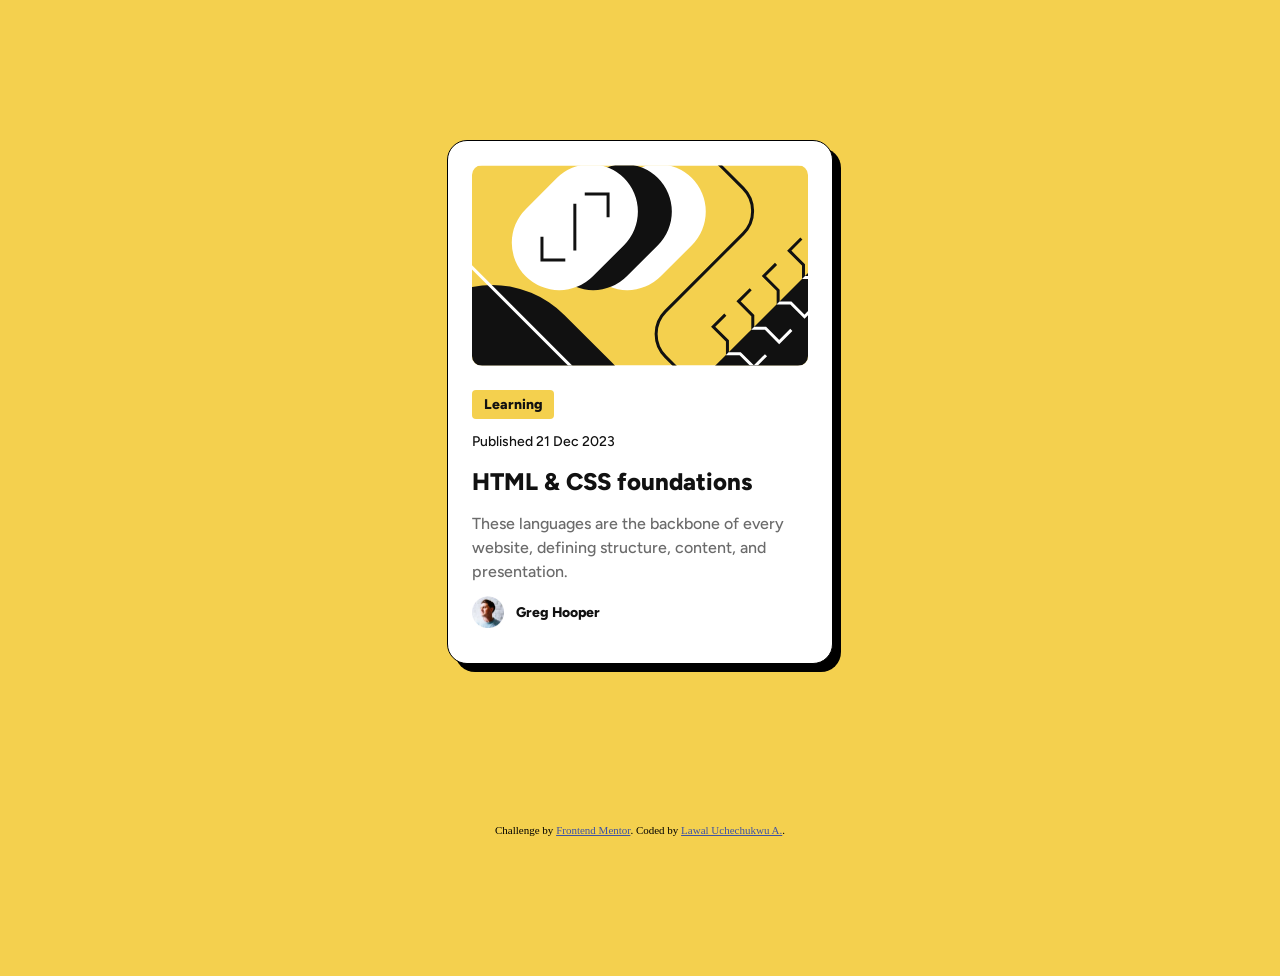
==== index.html @ 2e4095a9 "Initial commit" ====
<!DOCTYPE html>
<html lang="en">
<head>
  <meta charset="UTF-8">
  <meta name="viewport" content="width=device-width, initial-scale=1.0"> <!-- displays site properly based on user's device -->
  <link rel="preconnect" href="https://fonts.googleapis.com">
<link rel="preconnect" href="https://fonts.gstatic.com" crossorigin>
<link href="https://fonts.googleapis.com/css2?family=Figtree:ital,wght@0,300..900;1,300..900&display=swap" rel="stylesheet">

  <link rel="icon" type="image/png" sizes="32x32" href="./assets/images/favicon-32x32.png">
  
  <title>Frontend Mentor | Blog preview card</title>
  
  <link rel="stylesheet" href="./index.css">
</head>
<body>
  <div class="card">
    <img src="./assets/images/illustration-article.svg" alt="illustration article">
    <div class="text">
            <h2>
              Learning
            </h2>

            <p>Published 21 Dec 2023</p>
          
            <h1>HTML & CSS foundations</h1>
    
            <p id="description">These languages are the backbone of every website, defining structure, content, and presentation.</p>

      <div class="user-info"> 
        <img src="./assets/images/image-avatar.webp" alt="user-avatar">
        <h2>Greg Hooper</h2>
      </div>
    </div>
  </div>
  

  
  <div class="attribution">
    Challenge by <a href="https://www.frontendmentor.io?ref=challenge" target="_blank">Frontend Mentor</a>. 
    Coded by <a href="#">Lawal Uchechukwu A.</a>.
  </div>
</body>
</html>
---- index.css ----
body {
  width: auto;
  height: 960px;
  background-color: #F4D04E;
  display: flex;
  flex-direction: column;
  align-items: center;
  justify-content: center;
}

.card {
  display: flex;
  flex-direction: column;
  flex-shrink: 0;
  background-color: white;
  border-radius: 20px;
  width: 21rem;
  height: 29.625rem;
  padding: 1.5rem;
  border: solid 1px black;
  gap: 1.5rem;
  box-shadow: 8px 8px 0 0 #000;
}

.card img {
  border-radius: 10px;
}

.text {
  display: flex;
  flex-direction: column;
  margin:0;
  
}

.text h2 {
  margin:0;
  padding: 0.25rem 0.75rem;
  background-color: #F4D04E;
  color: #111;
  width: 3.625rem;
  height: 1.3125rem;
  border-radius: 0.25rem;
  font-family: Figtree;
  font-size: 0.875rem;
  font-style: normal;
  font-weight: 800;
  line-height: 150%;
}

.text p {
  margin: 0.75rem 0;
  color: #111;
  font-family: Figtree;
  font-size: 0.875rem;
  font-style: normal;
  font-weight: 500;
  line-height: 150%;
}

.text h1 {
  margin: 0;
  color: #111;
  font-family: Figtree;
  font-size: 1.5rem;
  font-style: normal;
  font-weight: 800;
  line-height: 150%;
}

.text h1:hover {
  color: #F4D04E;
  cursor: pointer;
}

.text #description {
  color: #6B6B6B;
  font-size: 1rem;
  font-weight: 500;
  font-family: Figtree;
  line-height:150%;
  font-style: normal;
}

.user-info {
  display: flex;
  align-items: center;
  width: auto;
  height: 2rem;

}

.user-info img {
  width: 2rem;
  height: 2rem;
}

.user-info h2 {
  background-color: transparent;
  width: auto;
  padding: 0 0 0 0.75rem;
  color: #111;
  font-family: Figtree;
  font-size: 0.875rem;
  font-style: normal;
  font-weight: 800;
  line-height: 150%;
}

.attribution { 
  font-size: 11px; 
  text-align: center; 
  margin-top: 10rem;
}
    
.attribution a {
   color: hsl(228, 45%, 44%); 
  }
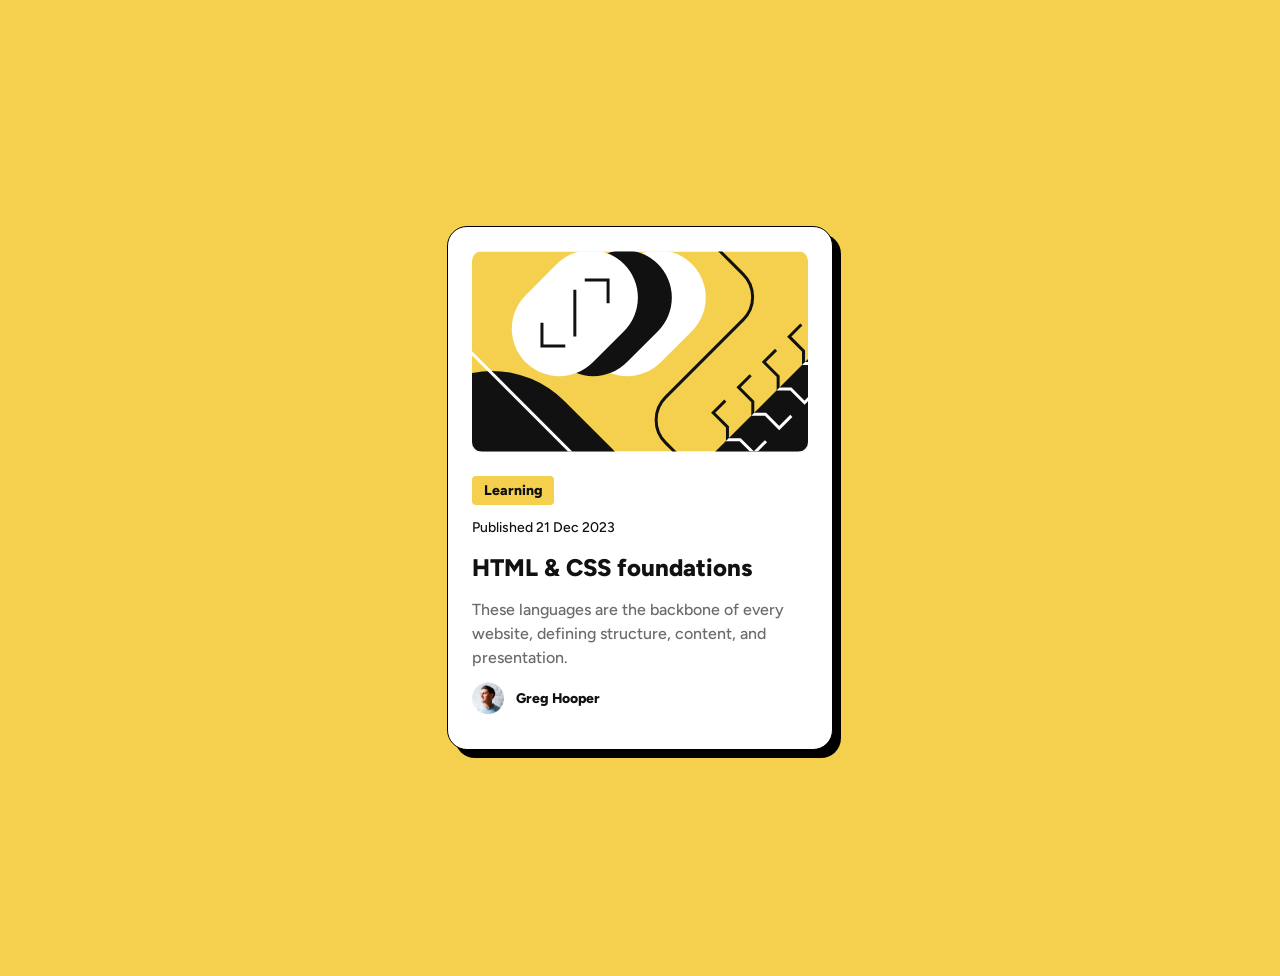
==== commit 80c22c1e: "fix alignment position()" ====
--- a/index.html
+++ b/index.html
@@ -36,9 +36,9 @@
   
 
   
-  <div class="attribution">
+  <!-- <div class="attribution">
     Challenge by <a href="https://www.frontendmentor.io?ref=challenge" target="_blank">Frontend Mentor</a>. 
     Coded by <a href="#">Lawal Uchechukwu A.</a>.
-  </div>
+  </div> -->
 </body>
 </html>
--- a/index.css
+++ b/index.css
@@ -107,7 +107,7 @@
   line-height: 150%;
 }
 
-.attribution { 
+/* .attribution { 
   font-size: 11px; 
   text-align: center; 
   margin-top: 10rem;
@@ -115,4 +115,4 @@
     
 .attribution a {
    color: hsl(228, 45%, 44%); 
-  }+  } */
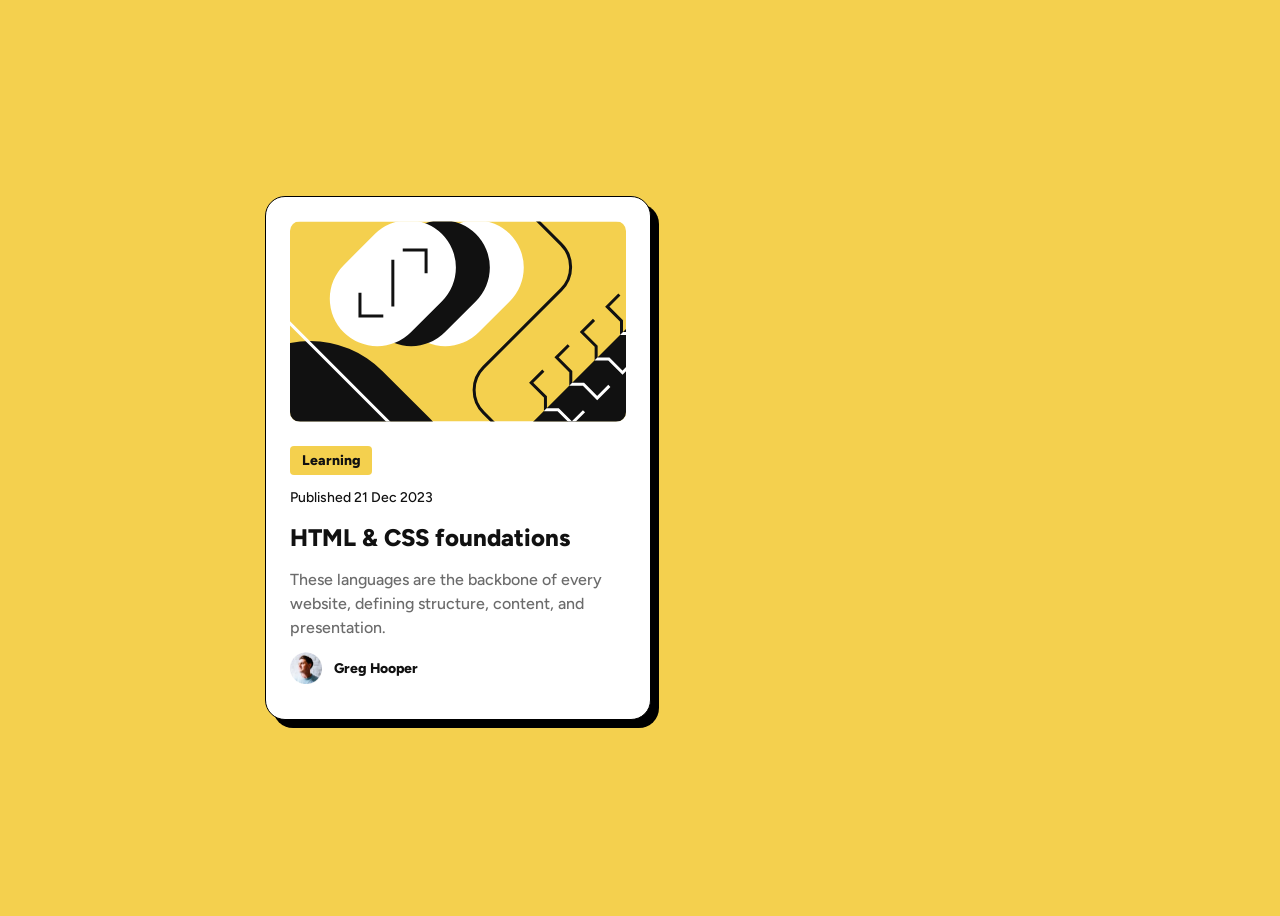
==== commit 5aadf0b0: "fixed code for responsiveness()" ====
--- a/index.html
+++ b/index.html
@@ -15,7 +15,7 @@
 </head>
 <body>
   <div class="card">
-    <img src="./assets/images/illustration-article.svg" alt="illustration article">
+    <img src="./assets/images/illustration-article.svg" alt="illustration-logo">
     <div class="text">
             <h2>
               Learning
@@ -25,7 +25,7 @@
           
             <h1>HTML & CSS foundations</h1>
     
-            <p id="description">These languages are the backbone of every website, defining structure, content, and presentation.</p>
+            <p class="description">These languages are the backbone of every website, defining structure, content, and presentation.</p>
 
       <div class="user-info"> 
         <img src="./assets/images/image-avatar.webp" alt="user-avatar">
--- a/index.css
+++ b/index.css
@@ -1,6 +1,6 @@
 body {
-  width: auto;
-  height: 960px;
+  width: 100vh;
+  height: 100vh;
   background-color: #F4D04E;
   display: flex;
   flex-direction: column;
@@ -73,7 +73,7 @@
   cursor: pointer;
 }
 
-.text #description {
+.text .description {
   color: #6B6B6B;
   font-size: 1rem;
   font-weight: 500;
@@ -115,4 +115,15 @@
     
 .attribution a {
    color: hsl(228, 45%, 44%); 
-  } */+  } */
+
+@media (max-width: 375px) {
+  .card {
+    width: 17.4375rem;
+  }
+  
+  .text h2 {
+    width: 3.0625;
+    height: 1.125;
+  }  
+}
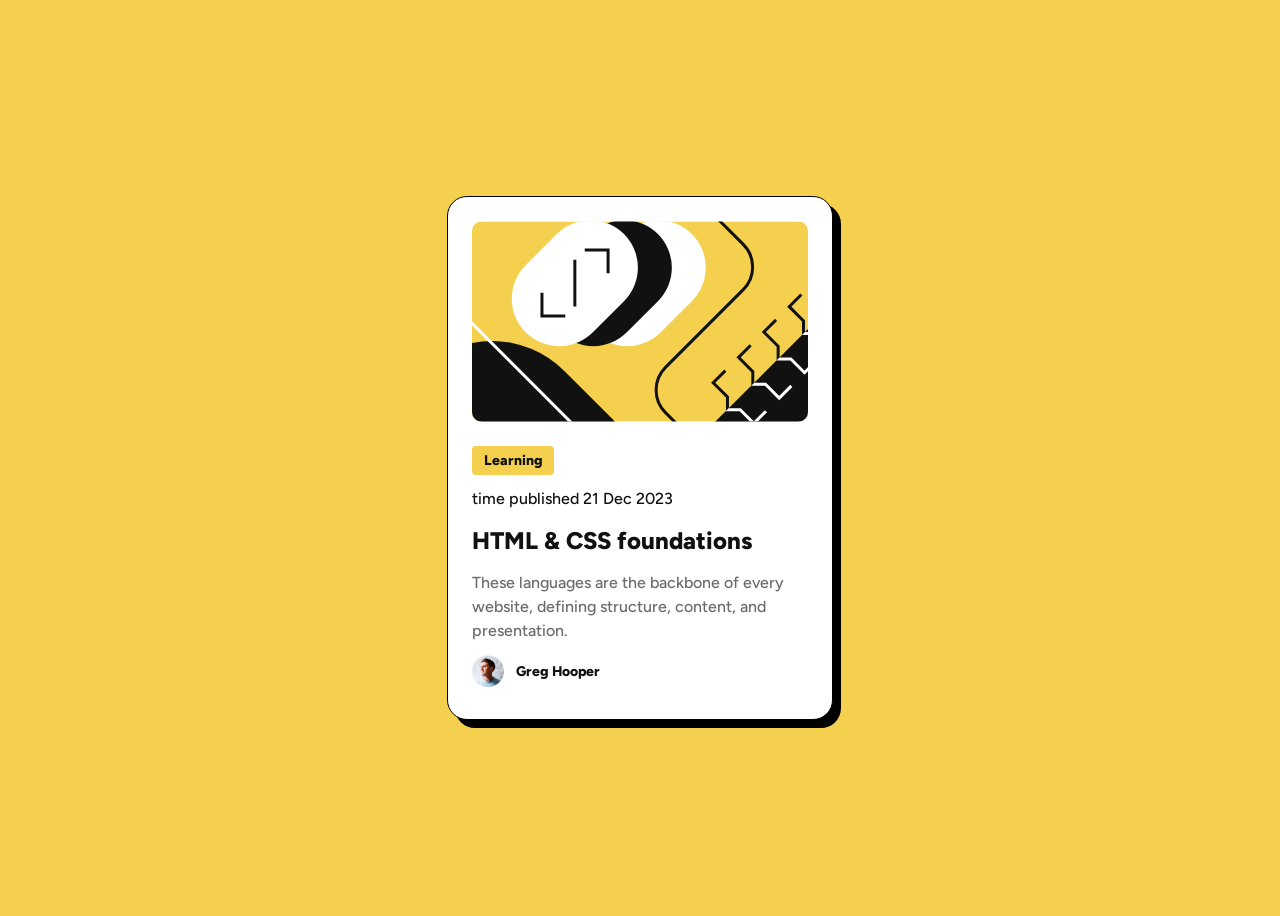
==== commit d97fb52a: "Accessibility improvement()" ====
--- a/index.html
+++ b/index.html
@@ -14,25 +14,19 @@
   <link rel="stylesheet" href="./index.css">
 </head>
 <body>
-  <div class="card">
+  <main>    
     <img src="./assets/images/illustration-article.svg" alt="illustration-logo">
-    <div class="text">
-            <h2>
-              Learning
-            </h2>
+    <h3>Learning</h3>
+    <time>time published 21 Dec 2023</time>
+    <h2>HTML & CSS foundations</h2>
+    <p class="description">These languages are the backbone of every website, defining structure, content, and presentation.</p>
+    <div class="user-info">
+      <img src="./assets/images/image-avatar.webp" alt="user-avatar">
+      <h2>Greg Hooper</h2>
+    </div>
 
-            <p>Published 21 Dec 2023</p>
-          
-            <h1>HTML & CSS foundations</h1>
-    
-            <p class="description">These languages are the backbone of every website, defining structure, content, and presentation.</p>
+  </main>
 
-      <div class="user-info"> 
-        <img src="./assets/images/image-avatar.webp" alt="user-avatar">
-        <h2>Greg Hooper</h2>
-      </div>
-    </div>
-  </div>
   
 
   
--- a/index.css
+++ b/index.css
@@ -1,5 +1,5 @@
 body {
-  width: 100vh;
+  width: auto;
   height: 100vh;
   background-color: #F4D04E;
   display: flex;
@@ -8,7 +8,7 @@
   justify-content: center;
 }
 
-.card {
+main {
   display: flex;
   flex-direction: column;
   flex-shrink: 0;
@@ -18,23 +18,17 @@
   height: 29.625rem;
   padding: 1.5rem;
   border: solid 1px black;
-  gap: 1.5rem;
+  /* gap: 1.5rem; */
   box-shadow: 8px 8px 0 0 #000;
 }
 
-.card img {
+img {
   border-radius: 10px;
 }
 
-.text {
-  display: flex;
-  flex-direction: column;
-  margin:0;
-  
-}
 
-.text h2 {
-  margin:0;
+h3 {
+  margin: 1.5rem 0 0 0;
   padding: 0.25rem 0.75rem;
   background-color: #F4D04E;
   color: #111;
@@ -48,17 +42,29 @@
   line-height: 150%;
 }
 
-.text p {
+time {
   margin: 0.75rem 0;
+  font-style: normal;
+  line-height: 150%;
   color: #111;
+  font-size: 1rem;
+  font-weight: 500;
   font-family: Figtree;
-  font-size: 0.875rem;
-  font-style: normal;
-  font-weight: 500;
-  line-height: 150%;
+  line-height:150%;
 }
 
-.text h1 {
+p {
+  margin: 0.75rem 0;
+  font-style: normal;
+  line-height: 150%;
+  color: #6B6B6B;
+  font-size: 1rem;
+  font-weight: 500;
+  font-family: Figtree;
+  line-height:150%;
+}
+
+h2 {
   margin: 0;
   color: #111;
   font-family: Figtree;
@@ -68,7 +74,7 @@
   line-height: 150%;
 }
 
-.text h1:hover {
+h2:hover {
   color: #F4D04E;
   cursor: pointer;
 }
